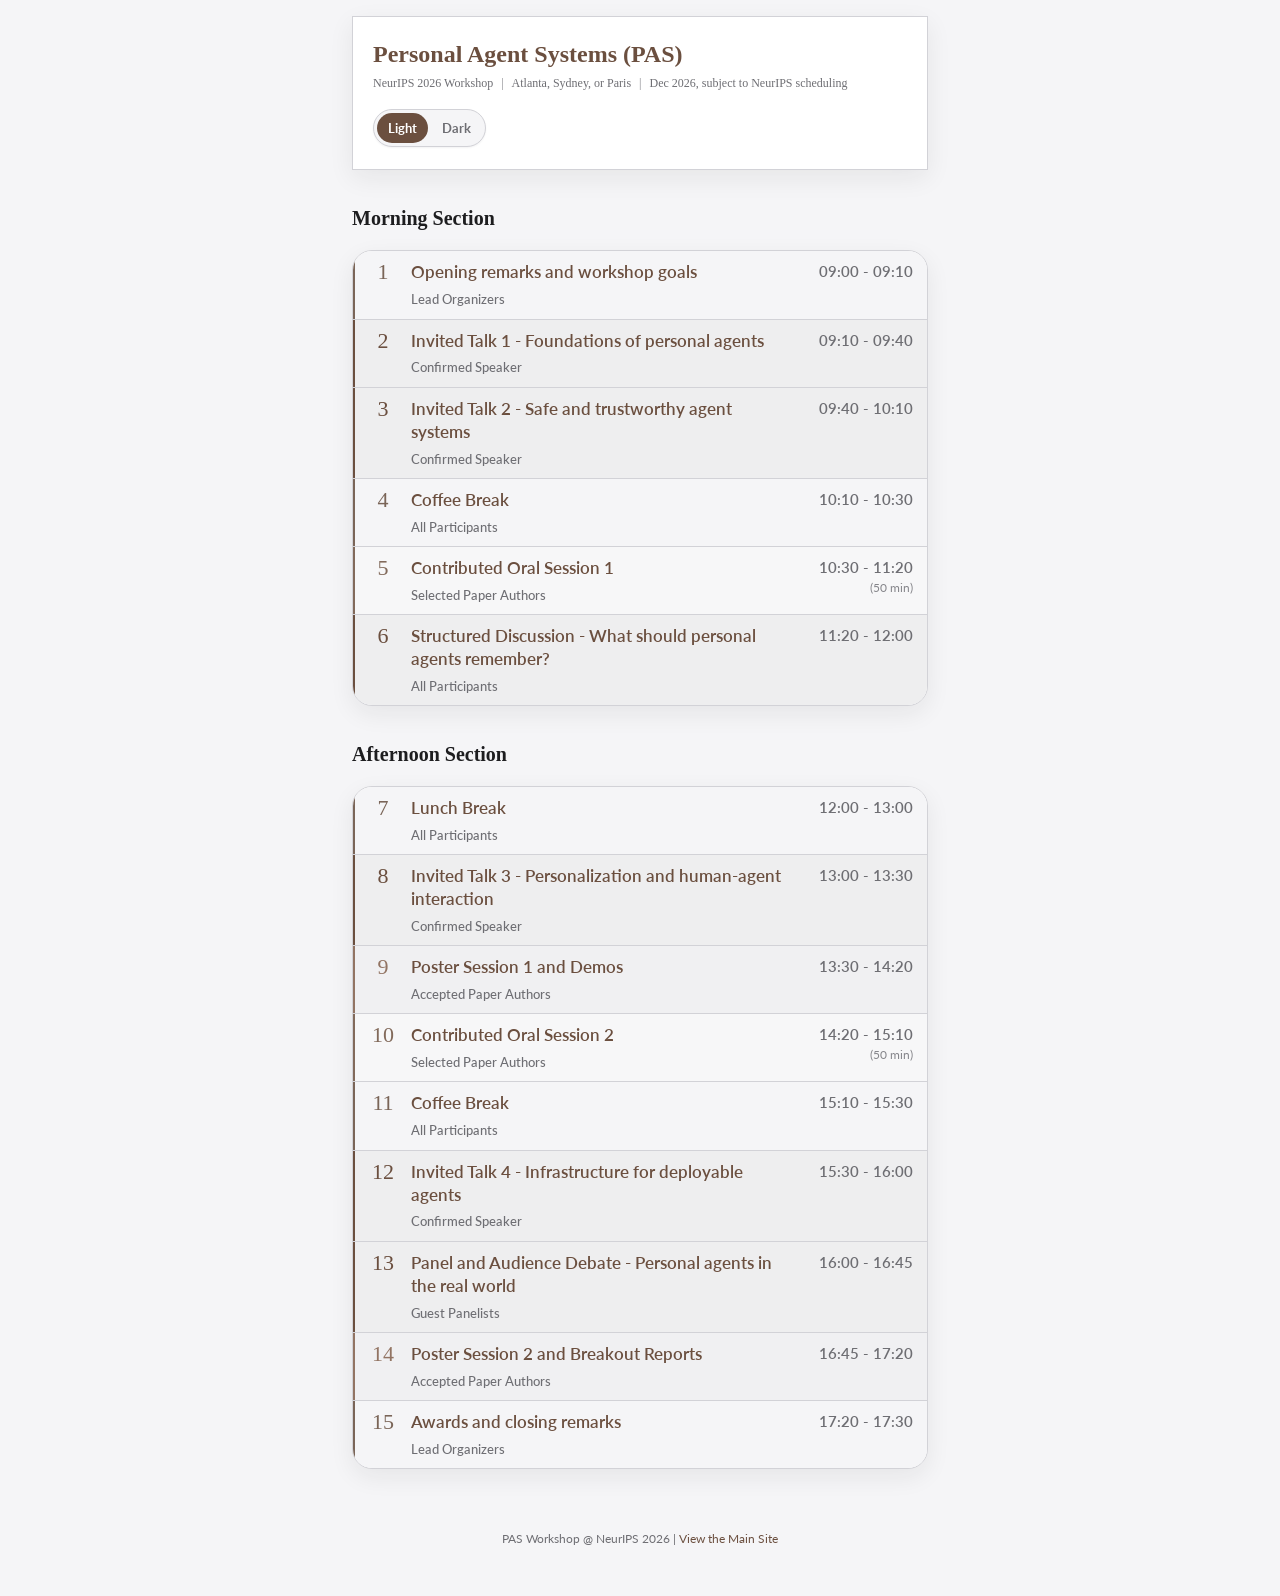
==== schedule.html @ 46abc61c "Polish workshop layout and content" ====
<!DOCTYPE html>
<html lang="en">

<head>
  <meta charset="UTF-8" />
  <meta name="viewport" content="width=device-width, initial-scale=1.0" />
  <title>Schedule - PAS Workshop @ NeurIPS 2026</title>
  <meta name="title" content="Schedule - PAS Workshop @ NeurIPS 2026">
  <meta name="description"
    content="Tentative schedule for the Personal Agent Systems (PAS) Workshop at NeurIPS 2026">
  <!-- Open Graph / Facebook -->
  <meta property="og:type" content="website">
  <meta property="og:url" content="https://pas-workshop.github.io/schedule.html">
  <meta property="og:title" content="Schedule - PAS Workshop @ NeurIPS 2026">
  <meta property="og:description"
    content="Tentative schedule for the Personal Agent Systems (PAS) Workshop at NeurIPS 2026">
  <meta property="og:image" content="https://pas-workshop.github.io/images/thumbnail.png?v=2">
  <!-- Twitter -->
  <meta name="twitter:card" content="summary_large_image">
  <meta name="twitter:url" content="https://pas-workshop.github.io/schedule.html">
  <meta name="twitter:title" content="Schedule - PAS Workshop @ NeurIPS 2026">
  <meta name="twitter:description"
    content="Tentative schedule for the Personal Agent Systems (PAS) Workshop at NeurIPS 2026">
  <meta name="twitter:image" content="https://pas-workshop.github.io/images/thumbnail.png?v=2">
  <!-- Canonical -->
  <link rel="canonical" href="https://pas-workshop.github.io/schedule.html">
  <script>
    (function () {
      const key = 'pas-theme';
      const choice = ['light', 'dark'].includes(localStorage.getItem(key))
        ? localStorage.getItem(key)
        : 'light';
      const theme = choice;
      document.documentElement.dataset.theme = theme;
      document.documentElement.dataset.themeChoice = choice;
      document.documentElement.style.colorScheme = theme;
    })();
  </script>
  <link rel="icon" type="image/png" href="public/favicon.png">
  <!-- Google Fonts -->
  <link rel="preconnect" href="https://fonts.googleapis.com">
  <link rel="preconnect" href="https://fonts.gstatic.com" crossorigin>
  <link href="https://fonts.googleapis.com/css2?family=Lato:wght@400;600;700&family=Inter:wght@300;400;600&display=swap"
    rel="stylesheet">
  <style>
    :root {
      color-scheme: light;
      --background: #f5f5f7;
      --surface: #ffffff;
      --surface-muted: #f5f5f7;
      --surface-tint: #f0f0f2;
      --border: #d2d2d7;
      --text: #1d1d1f;
      --text-muted: #6e6e73;
      --text-subtle: #86868b;
      --accent: #6b4f3f;
      --accent-hover: #4f392d;
      --accent-contrast: #ffffff;
      --button: #6b4f3f;
      --button-hover: #4f392d;
      --focus-ring: rgba(107, 79, 63, 0.22);
      --shadow-sm: 0 1px 2px rgba(29, 29, 31, 0.05);
      --shadow-md: 0 8px 24px rgba(29, 29, 31, 0.07);
      --category-neutral: #7a6558;
      --category-invited: #6b4f3f;
      --category-poster: #927463;
      --category-lightning: #826a5b;
      --category-neutral-bg: #f5f5f7;
      --category-invited-bg: #eeeeef;
      --category-poster-bg: #f0f0f2;
      --category-lightning-bg: #f7f7f8;
      --neon-700: var(--accent);
      --neon-400: #927463;
      --gray-400: var(--border);
      --gray-600: var(--text-muted);
      --white: var(--surface);
      --bg-light: var(--background);
      --color-blue: var(--category-neutral);
      --color-purple: var(--category-invited);
      --color-orange: var(--category-poster);
      --color-green: var(--category-lightning);
      --color-blue-light: var(--category-neutral-bg);
      --color-purple-light: var(--category-invited-bg);
      --color-orange-light: var(--category-poster-bg);
      --color-green-light: var(--category-lightning-bg);
    }

    html[data-theme="dark"] {
      color-scheme: dark;
      --background: #000000;
      --surface: #1d1d1f;
      --surface-muted: #2c2c2e;
      --surface-tint: #242426;
      --border: #3a3a3c;
      --text: #f5f5f7;
      --text-muted: #a1a1a6;
      --text-subtle: #86868b;
      --accent: #d2b49c;
      --accent-hover: #e4c8b1;
      --accent-contrast: #241913;
      --button: #d2b49c;
      --button-hover: #e4c8b1;
      --focus-ring: rgba(210, 180, 156, 0.30);
      --shadow-sm: 0 1px 2px rgba(0, 0, 0, 0.35);
      --shadow-md: 0 12px 32px rgba(0, 0, 0, 0.30);
      --category-neutral: #b9967d;
      --category-invited: #d2b49c;
      --category-poster: #c7a58a;
      --category-lightning: #ad8d77;
      --category-neutral-bg: #161617;
      --category-invited-bg: #1d1d1f;
      --category-poster-bg: #242426;
      --category-lightning-bg: #202022;
    }

    * {
      margin: 0;
      padding: 0;
      box-sizing: border-box;
    }

    body {
      font-family: 'Lato', 'Inter', -apple-system, BlinkMacSystemFont, 'Segoe UI', Roboto, sans-serif;
      background-color: var(--background);
      color: var(--text);
      line-height: 1.6;
      -webkit-font-smoothing: antialiased;
      -moz-osx-font-smoothing: grayscale;
      transition: background-color 0.3s ease, color 0.3s ease;
    }

    .container {
      max-width: 600px;
      margin: 0 auto;
      padding: 16px 12px;
    }

    /* Header Styles */
    .header {
      background: var(--surface);
      border: 1px solid var(--border);
      box-shadow: var(--shadow-md);
      padding: 22px 20px;
      margin-bottom: 28px;
    }

    .header-title {
      font-family: 'Palatino', 'Palatino Linotype', serif;
      font-size: 24px;
      font-weight: bold;
      color: var(--accent);
      margin-bottom: 4px;
      line-height: 1.3;
    }

    .header-meta {
      display: flex;
      flex-wrap: wrap;
      gap: 8px;
      font-family: 'Palatino', 'Palatino Linotype', serif;
      font-size: 12px;
      color: var(--text-muted);
      align-items: center;
    }

    .header-meta-item {
      white-space: nowrap;
    }

    .header-meta-divider {
      color: var(--text-subtle);
    }

    .theme-switcher {
      display: inline-flex;
      align-items: center;
      gap: 2px;
      padding: 3px;
      margin-top: 16px;
      border: 1px solid var(--border);
      border-radius: 999px;
      background: var(--surface-muted);
      box-shadow: var(--shadow-sm);
    }

    .theme-option {
      display: inline-flex;
      align-items: center;
      justify-content: center;
      min-height: 30px;
      padding: 0.3rem 0.7rem;
      border: 0;
      border-radius: 999px;
      background: transparent;
      color: var(--text-muted);
      cursor: pointer;
      font: inherit;
      font-size: 13px;
      font-weight: 700;
      line-height: 1;
      transition: background-color 0.2s ease, color 0.2s ease, box-shadow 0.2s ease;
    }

    .theme-option:hover {
      color: var(--text);
      background: var(--surface);
    }

    .theme-option:focus-visible {
      outline: none;
      box-shadow: 0 0 0 3px var(--focus-ring);
    }

    .theme-option[aria-pressed="true"] {
      color: var(--accent-contrast);
      background: var(--button);
    }

    /* Section Styles */
    .section {
      margin-bottom: 28px;
    }

    .section-title {
      font-family: 'Palatino', 'Palatino Linotype', serif;
      font-size: 20px;
      font-weight: bold;
      color: var(--text);
      margin-bottom: 12px;
      padding: 4px 0;
    }

    /* Schedule List */
    .schedule-list {
      background: var(--surface);
      border: 1px solid var(--border);
      border-radius: 20px;
      box-shadow: var(--shadow-md);
      overflow: hidden;
    }

    .schedule-item {
      display: flex;
      border-top: 1px solid var(--border);
    }

    .schedule-item:first-child {
      border-top: none;
    }

    .schedule-item:last-child {
      border-bottom: none;
    }

    .schedule-number {
      width: 58px;
      flex-shrink: 0;
      padding: 8px 16px;
      border-left: 2px solid var(--neon-400);
      display: flex;
      align-items: flex-start;
      justify-content: center;
    }

    /* Opening, breaks, closing - blue */
    .schedule-item-opening,
    .schedule-item-break,
    .schedule-item-closing {
      background-color: var(--color-blue-light);
    }

    .schedule-item-opening .schedule-number,
    .schedule-item-break .schedule-number,
    .schedule-item-closing .schedule-number {
      border-left-color: var(--color-blue);
    }

    .schedule-item-opening .schedule-number-text,
    .schedule-item-break .schedule-number-text,
    .schedule-item-closing .schedule-number-text {
      color: var(--color-blue);
    }

    /* Invited talks, panel - purple */
    .schedule-item-invited,
    .schedule-item-panel {
      background-color: var(--color-purple-light);
    }

    .schedule-item-invited .schedule-number,
    .schedule-item-panel .schedule-number {
      border-left-color: var(--color-purple);
    }

    .schedule-item-invited .schedule-number-text,
    .schedule-item-panel .schedule-number-text {
      color: var(--color-purple);
    }

    /* Poster sessions */
    .schedule-item-poster {
      background-color: var(--color-orange-light);
    }

    .schedule-item-poster .schedule-number {
      border-left-color: var(--color-orange);
    }

    .schedule-item-poster .schedule-number-text {
      color: var(--color-orange);
    }

    /* Lightning oral - green */
    .schedule-item-lightning {
      background-color: var(--color-green-light);
    }

    .schedule-item-lightning .schedule-number {
      border-left-color: var(--color-green);
    }

    .schedule-item-lightning .schedule-number-text {
      color: var(--color-green);
    }

    .schedule-number-text {
      font-family: 'Palatino', 'Palatino Linotype', serif;
      font-size: 22px;
      color: var(--neon-400);
      line-height: 1.2;
      font-variant-numeric: tabular-nums;
    }

    .schedule-content {
      flex: 1;
      min-width: 0;
      padding: 10px 14px 10px 0;
      display: flex;
      flex-direction: column;
      gap: 6px;
    }

    .schedule-time {
      width: 132px;
      flex-shrink: 0;
      padding: 10px 14px 10px 0;
      display: flex;
      flex-direction: column;
      align-items: flex-end;
      justify-content: flex-start;
    }

    .schedule-time-text {
      font-family: 'Lato', sans-serif;
      font-size: 15px;
      font-weight: 600;
      color: var(--gray-600);
      line-height: 1.4;
      text-align: right;
      font-variant-numeric: tabular-nums;
    }

    .schedule-time-subtitle {
      font-family: 'Lato', sans-serif;
      font-size: 12px;
      font-weight: 400;
      color: var(--text-subtle);
      line-height: 1.4;
      text-align: right;
      margin-top: 2px;
      font-variant-numeric: tabular-nums;
    }

    .schedule-title {
      font-family: 'Lato', sans-serif;
      font-size: 17px;
      font-weight: 600;
      color: var(--accent);
      line-height: 1.35;
    }

    .schedule-meta {
      display: flex;
      flex-direction: row;
      align-items: center;
      gap: 4px;
    }

    .schedule-meta-icon {
      width: 8px;
      height: 8px;
      flex-shrink: 0;
    }

    .schedule-meta-text {
      font-family: 'Lato', sans-serif;
      font-size: 13px;
      font-weight: 500;
      color: var(--gray-600);
      line-height: 1.4;
    }

    /* Icon Styles - Clock */
    .icon-clock {
      position: relative;
      width: 8px;
      height: 8px;
      display: flex;
      align-items: center;
      justify-content: center;
    }

    .icon-clock svg {
      width: 100%;
      height: 100%;
    }

    /* Icon Styles - User */
    .icon-user {
      position: relative;
      width: 8px;
      height: 8px;
      display: flex;
      align-items: center;
      justify-content: center;
    }

    .icon-user svg {
      width: 100%;
      height: 100%;
    }

    /* Back Link */
    .back-link {
      display: inline-flex;
      align-items: center;
      gap: 8px;
      font-size: 14px;
      color: var(--accent);
      text-decoration: none;
      margin-bottom: 20px;
      font-weight: 600;
      transition: opacity 0.2s;
    }

    .back-link:hover {
      color: var(--accent-hover);
    }

    .back-link svg {
      width: 16px;
      height: 16px;
    }

    /* Responsive */
    @media (max-width: 480px) {
      .container {
        padding: 14px;
      }

      .header {
        padding: 20px 16px;
      }

      .header-title {
        font-size: 28px;
      }

      .schedule-item {
        flex-wrap: wrap;
      }

      .schedule-number {
        width: 44px;
        padding: 8px 10px;
      }

      .schedule-number-text {
        font-size: 18px;
      }

      .schedule-content {
        flex: 1 1 calc(100% - 44px);
        padding: 9px 10px 9px 0;
      }

      .schedule-title {
        font-size: 15px;
      }

      .schedule-time {
        width: auto;
        min-width: 0;
        padding: 0 10px 10px 0;
        margin-left: 44px;
        align-items: flex-start;
        flex-basis: calc(100% - 44px);
      }

      .schedule-time-text {
        font-size: 12.5px;
        text-align: left;
      }

      .schedule-time-subtitle {
        font-size: 11px;
        text-align: left;
      }
    }

    /* Footer */
    .footer {
      text-align: center;
      padding: 32px 20px;
      color: var(--text-muted);
      font-size: 12px;
    }

    .footer a {
      color: var(--accent);
      text-decoration: none;
    }

    .footer a:hover {
      text-decoration: underline;
    }
  </style>
</head>

<body>
  <div class="container">

    <div class="header">
      <h1 class="header-title">Personal Agent Systems (PAS)</h1>
      <div class="header-meta">
        <span class="header-meta-item">NeurIPS 2026 Workshop</span>
        <span class="header-meta-divider">|</span>
        <span class="header-meta-item">Atlanta, Sydney, or Paris</span>
        <span class="header-meta-divider">|</span>
        <span class="header-meta-item">Dec 2026, subject to NeurIPS scheduling</span>
      </div>
      <div class="theme-switcher" role="group" aria-label="Theme">
        <button class="theme-option" type="button" data-theme-option="light" aria-pressed="false">Light</button>
        <button class="theme-option" type="button" data-theme-option="dark" aria-pressed="false">Dark</button>
      </div>
    </div>

    <div class="section">
      <h2 class="section-title">Morning Section</h2>
      <div class="schedule-list">
        <div class="schedule-item schedule-item-opening">
          <div class="schedule-number">
            <span class="schedule-number-text">1</span>
          </div>
          <div class="schedule-content">
            <div class="schedule-title">Opening remarks and workshop goals</div>
            <div class="schedule-meta">
              <span class="schedule-meta-text">Lead Organizers</span>
            </div>
          </div>
          <div class="schedule-time">
            <span class="schedule-time-text">09:00 - 09:10</span>
          </div>
        </div>

        <div class="schedule-item schedule-item-invited">
          <div class="schedule-number">
            <span class="schedule-number-text">2</span>
          </div>
          <div class="schedule-content">
            <div class="schedule-title">Invited Talk 1 - Foundations of personal agents</div>
            <div class="schedule-meta">
              <span class="schedule-meta-text">Confirmed Speaker</span>
            </div>
          </div>
          <div class="schedule-time">
            <span class="schedule-time-text">09:10 - 09:40</span>
          </div>
        </div>

        <div class="schedule-item schedule-item-invited">
          <div class="schedule-number">
            <span class="schedule-number-text">3</span>
          </div>
          <div class="schedule-content">
            <div class="schedule-title">Invited Talk 2 - Safe and trustworthy agent systems</div>
            <div class="schedule-meta">
              <span class="schedule-meta-text">Confirmed Speaker</span>
            </div>
          </div>
          <div class="schedule-time">
            <span class="schedule-time-text">09:40 - 10:10</span>
          </div>
        </div>

        <div class="schedule-item schedule-item-break">
          <div class="schedule-number">
            <span class="schedule-number-text">4</span>
          </div>
          <div class="schedule-content">
            <div class="schedule-title">Coffee Break</div>
            <div class="schedule-meta">
              <span class="schedule-meta-text">All Participants</span>
            </div>
          </div>
          <div class="schedule-time">
            <span class="schedule-time-text">10:10 - 10:30</span>
          </div>
        </div>

        <div class="schedule-item schedule-item-lightning">
          <div class="schedule-number">
            <span class="schedule-number-text">5</span>
          </div>
          <div class="schedule-content">
            <div class="schedule-title">Contributed Oral Session 1</div>
            <div class="schedule-meta">
              <span class="schedule-meta-text">Selected Paper Authors</span>
            </div>
          </div>
          <div class="schedule-time">
            <span class="schedule-time-text">10:30 - 11:20</span>
            <span class="schedule-time-subtitle">(50 min)</span>
          </div>
        </div>

        <div class="schedule-item schedule-item-panel">
          <div class="schedule-number">
            <span class="schedule-number-text">6</span>
          </div>
          <div class="schedule-content">
            <div class="schedule-title">Structured Discussion - What should personal agents remember?</div>
            <div class="schedule-meta">
              <span class="schedule-meta-text">All Participants</span>
            </div>
          </div>
          <div class="schedule-time">
            <span class="schedule-time-text">11:20 - 12:00</span>
          </div>
        </div>
      </div>
    </div>

    <div class="section">
      <h2 class="section-title">Afternoon Section</h2>
      <div class="schedule-list">
        <div class="schedule-item schedule-item-break">
          <div class="schedule-number">
            <span class="schedule-number-text">7</span>
          </div>
          <div class="schedule-content">
            <div class="schedule-title">Lunch Break</div>
            <div class="schedule-meta">
              <span class="schedule-meta-text">All Participants</span>
            </div>
          </div>
          <div class="schedule-time">
            <span class="schedule-time-text">12:00 - 13:00</span>
          </div>
        </div>

        <div class="schedule-item schedule-item-invited">
          <div class="schedule-number">
            <span class="schedule-number-text">8</span>
          </div>
          <div class="schedule-content">
            <div class="schedule-title">Invited Talk 3 - Personalization and human-agent interaction</div>
            <div class="schedule-meta">
              <span class="schedule-meta-text">Confirmed Speaker</span>
            </div>
          </div>
          <div class="schedule-time">
            <span class="schedule-time-text">13:00 - 13:30</span>
          </div>
        </div>

        <div class="schedule-item schedule-item-poster">
          <div class="schedule-number">
            <span class="schedule-number-text">9</span>
          </div>
          <div class="schedule-content">
            <div class="schedule-title">Poster Session 1 and Demos</div>
            <div class="schedule-meta">
              <span class="schedule-meta-text">Accepted Paper Authors</span>
            </div>
          </div>
          <div class="schedule-time">
            <span class="schedule-time-text">13:30 - 14:20</span>
          </div>
        </div>

        <div class="schedule-item schedule-item-lightning">
          <div class="schedule-number">
            <span class="schedule-number-text">10</span>
          </div>
          <div class="schedule-content">
            <div class="schedule-title">Contributed Oral Session 2</div>
            <div class="schedule-meta">
              <span class="schedule-meta-text">Selected Paper Authors</span>
            </div>
          </div>
          <div class="schedule-time">
            <span class="schedule-time-text">14:20 - 15:10</span>
            <span class="schedule-time-subtitle">(50 min)</span>
          </div>
        </div>

        <div class="schedule-item schedule-item-break">
          <div class="schedule-number">
            <span class="schedule-number-text">11</span>
          </div>
          <div class="schedule-content">
            <div class="schedule-title">Coffee Break</div>
            <div class="schedule-meta">
              <span class="schedule-meta-text">All Participants</span>
            </div>
          </div>
          <div class="schedule-time">
            <span class="schedule-time-text">15:10 - 15:30</span>
          </div>
        </div>

        <div class="schedule-item schedule-item-invited">
          <div class="schedule-number">
            <span class="schedule-number-text">12</span>
          </div>
          <div class="schedule-content">
            <div class="schedule-title">Invited Talk 4 - Infrastructure for deployable agents</div>
            <div class="schedule-meta">
              <span class="schedule-meta-text">Confirmed Speaker</span>
            </div>
          </div>
          <div class="schedule-time">
            <span class="schedule-time-text">15:30 - 16:00</span>
          </div>
        </div>

        <div class="schedule-item schedule-item-panel">
          <div class="schedule-number">
            <span class="schedule-number-text">13</span>
          </div>
          <div class="schedule-content">
            <div class="schedule-title">Panel and Audience Debate - Personal agents in the real world</div>
            <div class="schedule-meta">
              <span class="schedule-meta-text">Guest Panelists</span>
            </div>
          </div>
          <div class="schedule-time">
            <span class="schedule-time-text">16:00 - 16:45</span>
          </div>
        </div>

        <div class="schedule-item schedule-item-poster">
          <div class="schedule-number">
            <span class="schedule-number-text">14</span>
          </div>
          <div class="schedule-content">
            <div class="schedule-title">Poster Session 2 and Breakout Reports</div>
            <div class="schedule-meta">
              <span class="schedule-meta-text">Accepted Paper Authors</span>
            </div>
          </div>
          <div class="schedule-time">
            <span class="schedule-time-text">16:45 - 17:20</span>
          </div>
        </div>

        <div class="schedule-item schedule-item-closing">
          <div class="schedule-number">
            <span class="schedule-number-text">15</span>
          </div>
          <div class="schedule-content">
            <div class="schedule-title">Awards and closing remarks</div>
            <div class="schedule-meta">
              <span class="schedule-meta-text">Lead Organizers</span>
            </div>
          </div>
          <div class="schedule-time">
            <span class="schedule-time-text">17:20 - 17:30</span>
          </div>
        </div>
      </div>
    </div>

    <div class="footer">
      <p>PAS Workshop @ NeurIPS 2026 | <a href="index.html">View the Main Site</a></p>
    </div>
  </div>
  <script src="styles/js/main.js"></script>
</body>

</html>
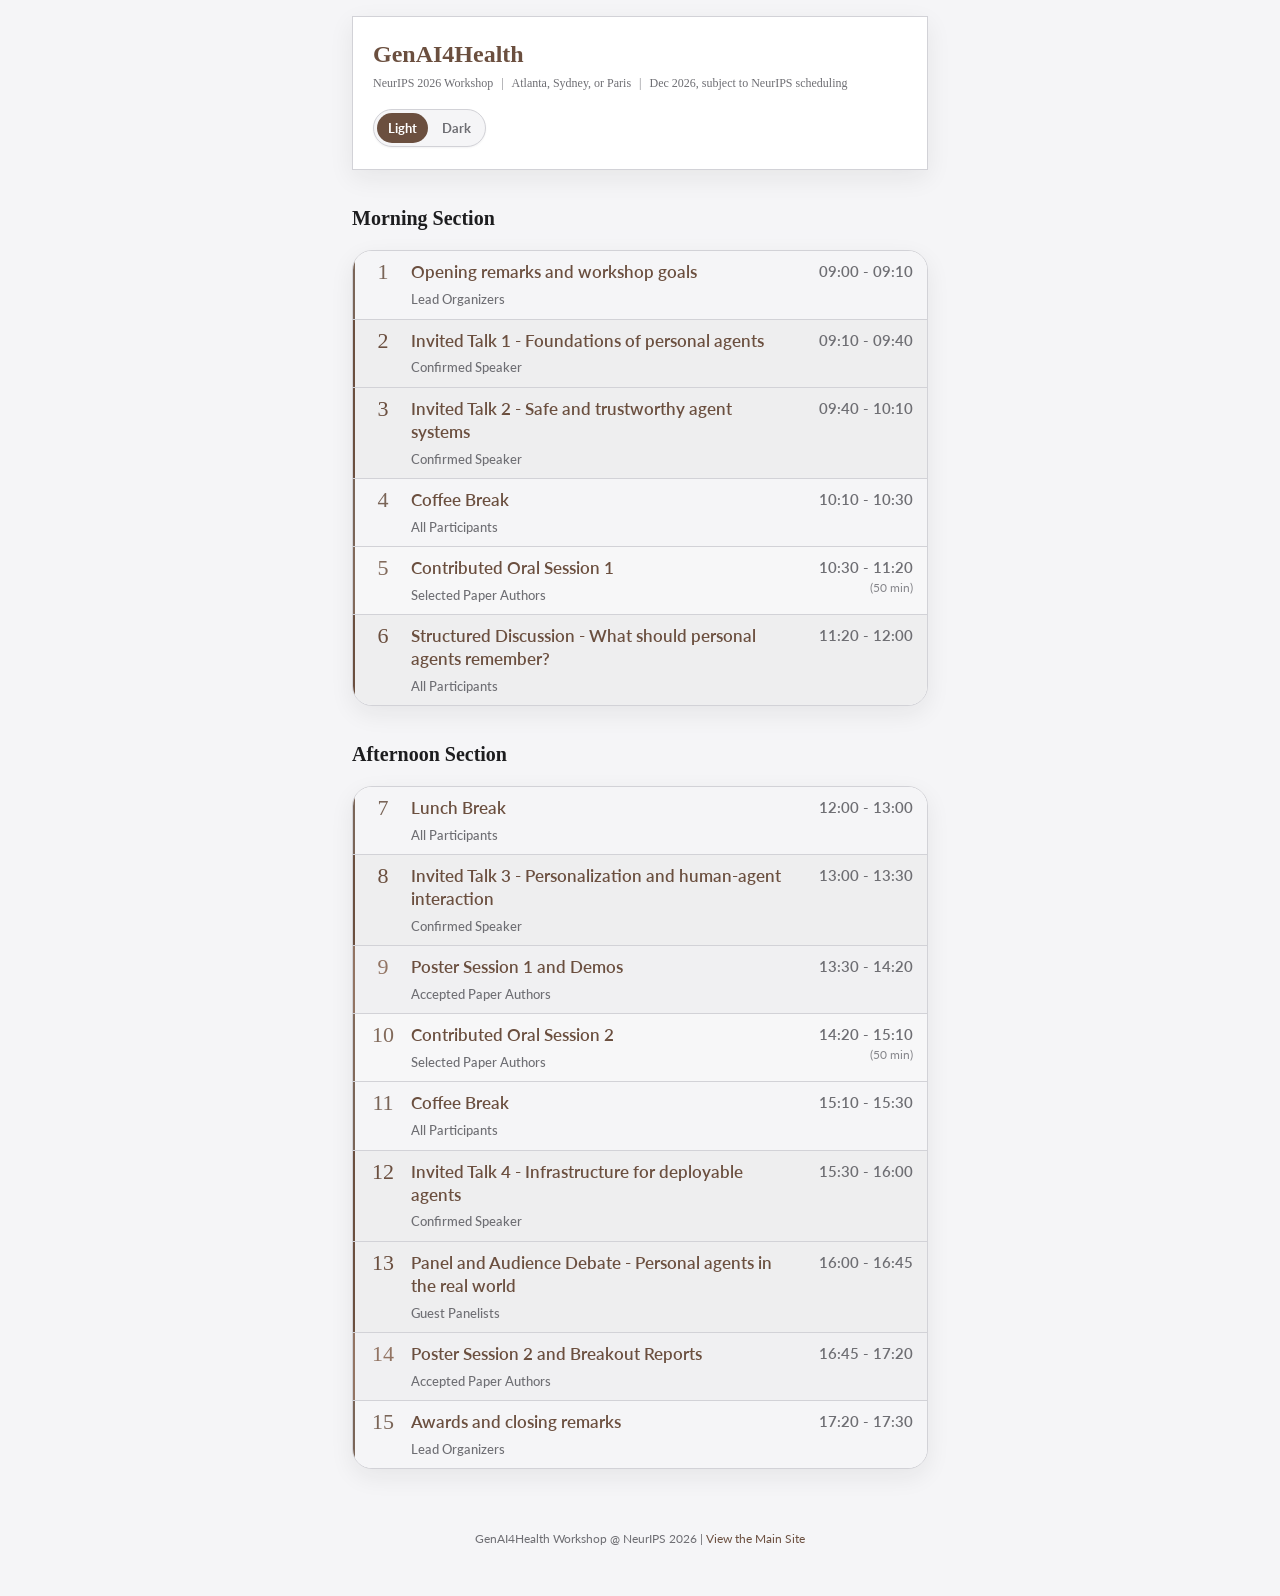
==== commit 370fe09b: "Remove PAS references and unused assets" ====
--- a/schedule.html
+++ b/schedule.html
@@ -4,29 +4,29 @@
 <head>
   <meta charset="UTF-8" />
   <meta name="viewport" content="width=device-width, initial-scale=1.0" />
-  <title>Schedule - PAS Workshop @ NeurIPS 2026</title>
-  <meta name="title" content="Schedule - PAS Workshop @ NeurIPS 2026">
+  <title>Schedule - GenAI4Health Workshop @ NeurIPS 2026</title>
+  <meta name="title" content="Schedule - GenAI4Health Workshop @ NeurIPS 2026">
   <meta name="description"
-    content="Tentative schedule for the Personal Agent Systems (PAS) Workshop at NeurIPS 2026">
+    content="Tentative schedule for the GenAI4Health Workshop at NeurIPS 2026">
   <!-- Open Graph / Facebook -->
   <meta property="og:type" content="website">
-  <meta property="og:url" content="https://pas-workshop.github.io/schedule.html">
-  <meta property="og:title" content="Schedule - PAS Workshop @ NeurIPS 2026">
+  <meta property="og:url" content="https://genai4health.github.io/genai4health2026_sourceCode-/schedule.html">
+  <meta property="og:title" content="Schedule - GenAI4Health Workshop @ NeurIPS 2026">
   <meta property="og:description"
-    content="Tentative schedule for the Personal Agent Systems (PAS) Workshop at NeurIPS 2026">
-  <meta property="og:image" content="https://pas-workshop.github.io/images/thumbnail.png?v=2">
+    content="Tentative schedule for the GenAI4Health Workshop at NeurIPS 2026">
+  <meta property="og:image" content="https://genai4health.github.io/genai4health2026_sourceCode-/public/genai-health-hero.png">
   <!-- Twitter -->
   <meta name="twitter:card" content="summary_large_image">
-  <meta name="twitter:url" content="https://pas-workshop.github.io/schedule.html">
-  <meta name="twitter:title" content="Schedule - PAS Workshop @ NeurIPS 2026">
+  <meta name="twitter:url" content="https://genai4health.github.io/genai4health2026_sourceCode-/schedule.html">
+  <meta name="twitter:title" content="Schedule - GenAI4Health Workshop @ NeurIPS 2026">
   <meta name="twitter:description"
-    content="Tentative schedule for the Personal Agent Systems (PAS) Workshop at NeurIPS 2026">
-  <meta name="twitter:image" content="https://pas-workshop.github.io/images/thumbnail.png?v=2">
+    content="Tentative schedule for the GenAI4Health Workshop at NeurIPS 2026">
+  <meta name="twitter:image" content="https://genai4health.github.io/genai4health2026_sourceCode-/public/genai-health-hero.png">
   <!-- Canonical -->
-  <link rel="canonical" href="https://pas-workshop.github.io/schedule.html">
+  <link rel="canonical" href="https://genai4health.github.io/genai4health2026_sourceCode-/schedule.html">
   <script>
     (function () {
-      const key = 'pas-theme';
+      const key = 'genai4health-theme';
       const choice = ['light', 'dark'].includes(localStorage.getItem(key))
         ? localStorage.getItem(key)
         : 'light';
@@ -531,7 +531,7 @@
   <div class="container">
 
     <div class="header">
-      <h1 class="header-title">Personal Agent Systems (PAS)</h1>
+      <h1 class="header-title">GenAI4Health</h1>
       <div class="header-meta">
         <span class="header-meta-item">NeurIPS 2026 Workshop</span>
         <span class="header-meta-divider">|</span>
@@ -783,7 +783,7 @@
     </div>
 
     <div class="footer">
-      <p>PAS Workshop @ NeurIPS 2026 | <a href="index.html">View the Main Site</a></p>
+      <p>GenAI4Health Workshop @ NeurIPS 2026 | <a href="index.html">View the Main Site</a></p>
     </div>
   </div>
   <script src="styles/js/main.js"></script>
